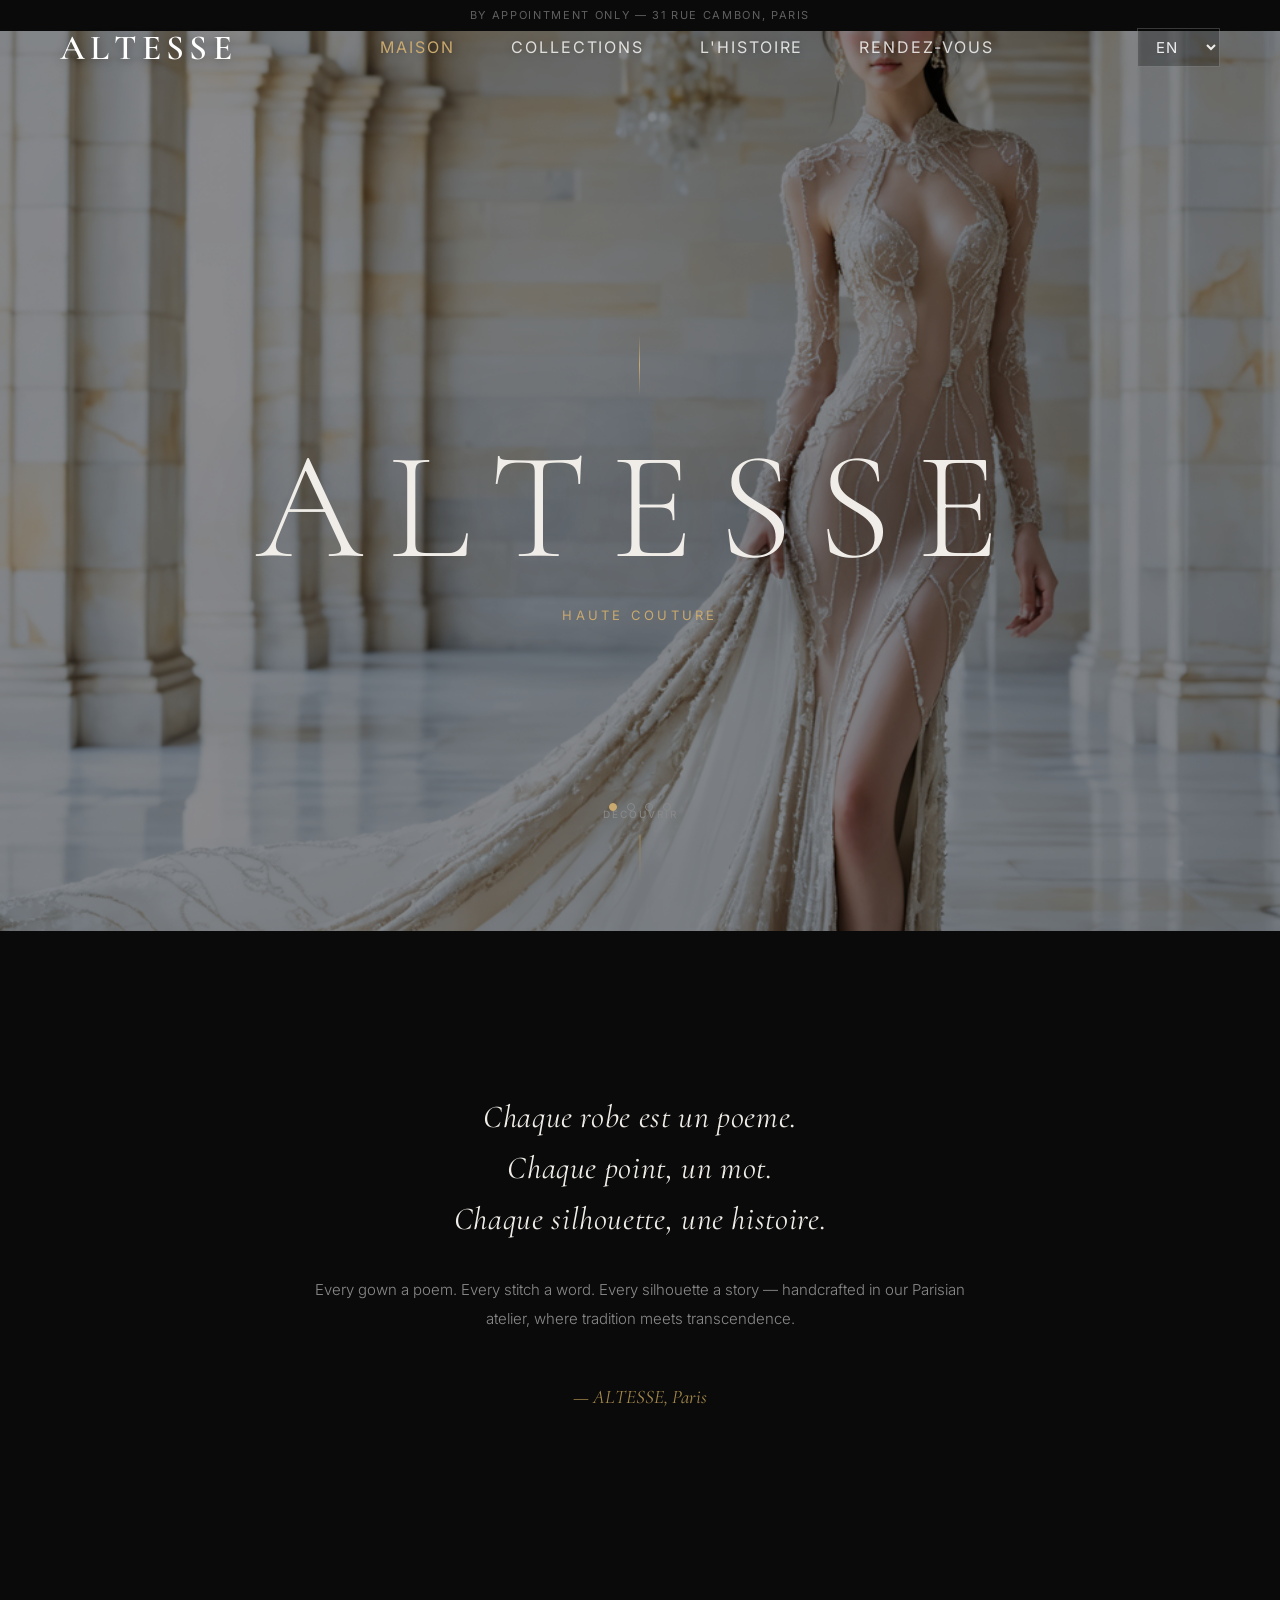
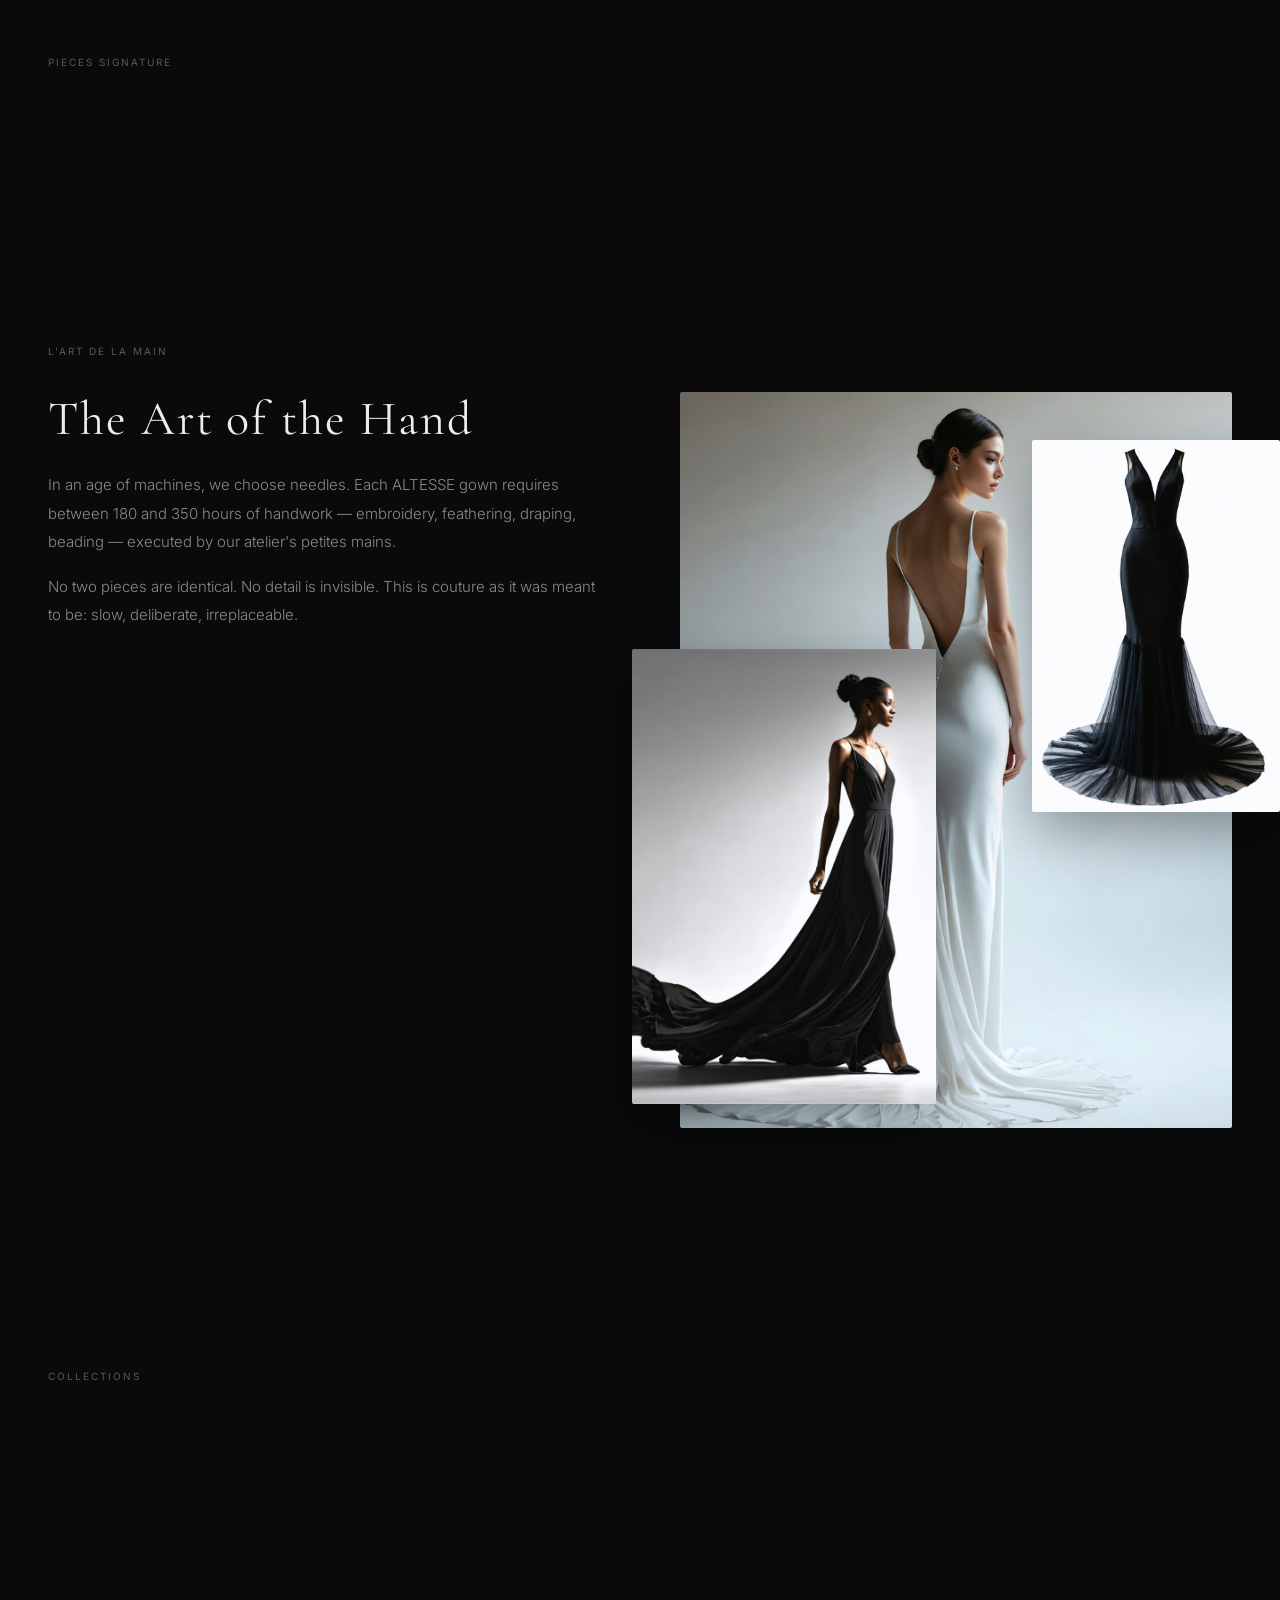
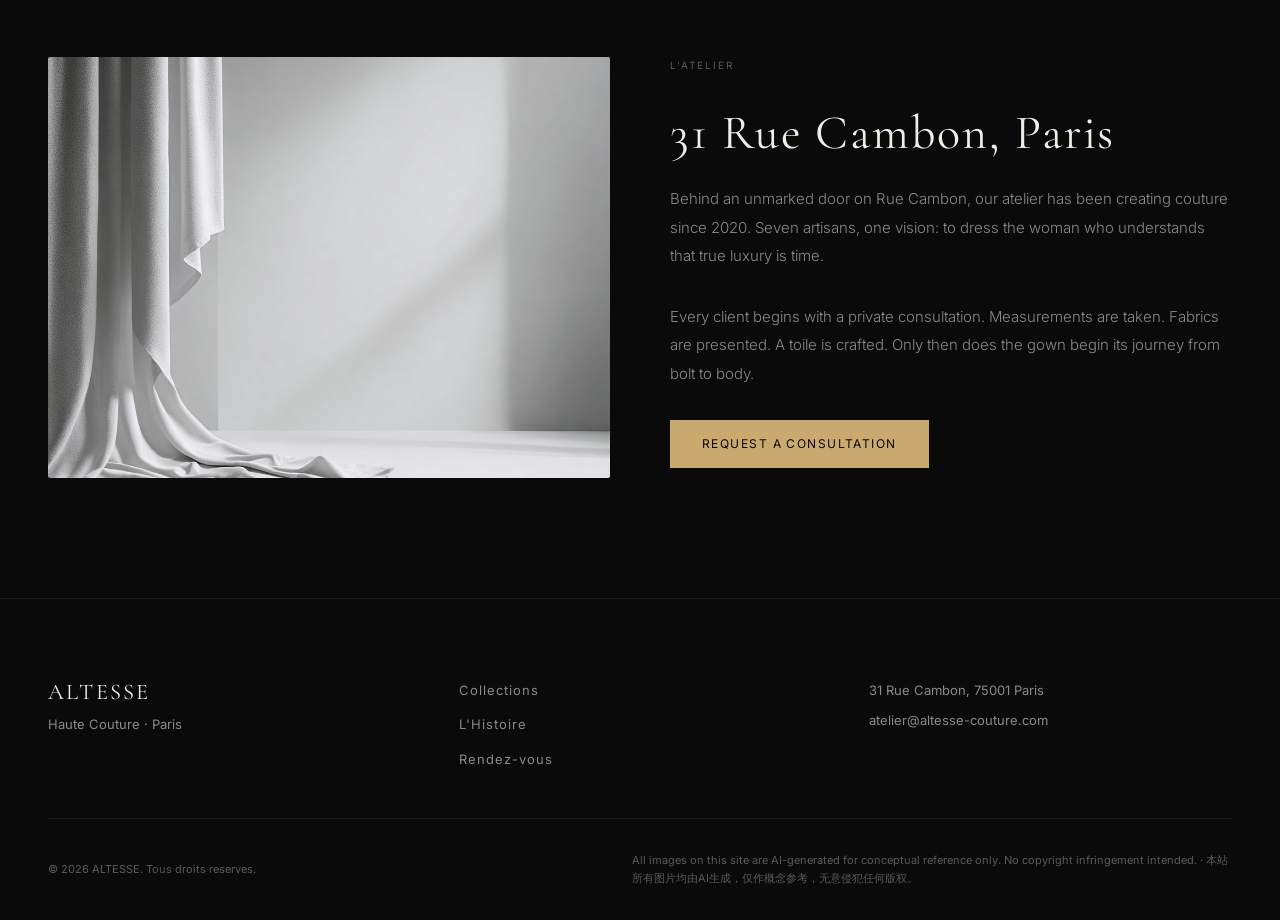
==== index.html @ 2aae86e4 "Initial: ALTESSE Haute Couture B2B showcase" ====
<!DOCTYPE html>
<html lang="en">
<head>
  <meta charset="UTF-8">
  <meta name="viewport" content="width=device-width, initial-scale=1.0">
  <title>ALTESSE — Haute Couture | Paris</title>
  <link href="https://fonts.googleapis.com/css2?family=Cormorant+Garamond:ital,wght@0,300;0,400;0,500;0,600;0,700;1,300;1,400&family=Inter:wght@300;400;500&display=swap" rel="stylesheet">
  <link rel="stylesheet" href="css/style.css">
</head>
<body>
<div class="announcement-bar" id="announcementBar">By Appointment Only — 31 Rue Cambon, Paris</div>
<nav class="nav"><div class="nav-inner">
  <a href="/" class="nav-logo">ALTESSE</a>
  <ul class="nav-links" id="navLinks">
    <li><a href="/" class="active">Maison</a></li>
    <li><a href="collections.html">Collections</a></li>
    <li><a href="about.html">L'Histoire</a></li>
    <li><a href="contact.html">Rendez-vous</a></li>
  </ul>
  <div class="nav-actions">
    <select class="lang-switcher" id="langSwitcher" aria-label="Language">
      <option value="en">EN</option><option value="zh">中文</option><option value="es">ES</option>
      <option value="fr">FR</option><option value="ru">RU</option><option value="ar">AR</option>
      <option value="ja">JA</option><option value="ko">KO</option><option value="de">DE</option>
      <option value="pt">PT</option><option value="hi">HI</option><option value="id">ID</option><option value="tr">TR</option><option value="it">IT</option>
    </select>
    <button class="nav-toggle" id="navToggle" aria-label="Menu"><span></span><span></span><span></span></button>
  </div>
</div></nav>

<section class="hero">
  <div class="hero-slider" id="heroSlider">
    <div class="hero-slide active"><img src="images/hero-1.jpg" alt="ALTESSE"></div>
    <div class="hero-slide"><img src="images/hero-2.jpg" alt="ALTESSE"></div>
    <div class="hero-slide"><img src="images/hero-3.jpg" alt="ALTESSE"></div>
    <div class="hero-slide"><img src="images/hero-4.jpg" alt="ALTESSE"></div>
  </div>
  <button class="hero-arrow hero-arrow-left" id="heroPrev" aria-label="Previous">&#8249;</button>
  <button class="hero-arrow hero-arrow-right" id="heroNext" aria-label="Next">&#8250;</button>
  <div class="hero-dots" id="heroDots"><span class="active"></span><span></span><span></span><span></span></div>
  <div class="hero-brand"><span class="hero-brand-line"></span><h1>ALTESSE</h1><p>Haute Couture</p></div>
  <div class="hero-scroll"><span>Decouvrir</span><div class="hero-scroll-line"></div></div>
</section>

<section class="intro reveal">
  <div class="intro-text">
    <p class="intro-lead">Chaque robe est un poeme.<br>Chaque point, un mot.<br>Chaque silhouette, une histoire.</p>
    <p class="intro-sub" data-i18n="intro_sub">Every gown a poem. Every stitch a word. Every silhouette a story — handcrafted in our Parisian atelier, where tradition meets transcendence.</p>
    <div class="intro-signature">— ALTESSE, Paris</div>
  </div>
</section>

<section class="section reveal">
  <div class="section-label">Pieces Signature</div>
  <div class="works-asymmetric" id="featuredWorks"></div>
</section>

<section class="craft reveal">
  <div class="section-label">L'Art de la Main</div>
  <div class="craft-layout">
    <div class="craft-text">
      <h2 data-i18n="craft_title">The Art of the Hand</h2>
      <p data-i18n="craft_p1">In an age of machines, we choose needles. Each ALTESSE gown requires between 180 and 350 hours of handwork — embroidery, feathering, draping, beading — executed by our atelier's petites mains.</p>
      <p data-i18n="craft_p2">No two pieces are identical. No detail is invisible. This is couture as it was meant to be: slow, deliberate, irreplaceable.</p>
    </div>
    <div class="craft-images">
      <div class="craft-img-main"><img src="images/works/nuit-etoilee-01.jpg" alt="Embroidery"></div>
      <div class="craft-img-overlay-1"><img src="images/works/rose-eternelle-02.jpg" alt="Silk detail"></div>
      <div class="craft-img-overlay-2"><img src="images/works/blanche-colombe-detail.jpg" alt="Pearl detail"></div>
    </div>
  </div>
</section>

<section class="section reveal">
  <div class="section-label">Collections</div>
  <div class="collections-grid" id="collectionsGrid"></div>
</section>

<section class="atelier-section reveal">
  <div class="atelier-layout">
    <div class="atelier-image"><img src="images/atelier.jpg" alt="ALTESSE Atelier"></div>
    <div class="atelier-text">
      <div class="section-label">L'Atelier</div>
      <h2 data-i18n="atelier_title">31 Rue Cambon, Paris</h2>
      <p data-i18n="atelier_p1">Behind an unmarked door on Rue Cambon, our atelier has been creating couture since 2020. Seven artisans, one vision: to dress the woman who understands that true luxury is time.</p>
      <p data-i18n="atelier_p2">Every client begins with a private consultation. Measurements are taken. Fabrics are presented. A toile is crafted. Only then does the gown begin its journey from bolt to body.</p>
      <a href="contact.html" class="btn-accent" data-i18n="atelier_cta">Request a Consultation</a>
    </div>
  </div>
</section>

<footer class="footer">
  <div class="footer-inner">
    <div class="footer-brand"><h3>ALTESSE</h3><p>Haute Couture · Paris</p></div>
    <div class="footer-links"><a href="collections.html">Collections</a><a href="about.html">L'Histoire</a><a href="contact.html">Rendez-vous</a></div>
    <div class="footer-contact"><p>31 Rue Cambon, 75001 Paris</p><p>atelier@altesse-couture.com</p></div>
  </div>
  <div class="footer-bottom">
    <p>&copy; 2026 ALTESSE. Tous droits reserves.</p>
    <p class="footer-disclaimer">All images on this site are AI-generated for conceptual reference only. No copyright infringement intended. · 本站所有图片均由AI生成，仅作概念参考，无意侵犯任何版权。</p>
  </div>
</footer>
<script src="js/main.js"></script>
</body>
</html>
---- css/style.css ----
/* ============================================================
   ALTESSE — style.css
   暗黑高定展示 · 不对称排版 · 杂志级视觉
   ============================================================ */

:root {
  --bg:          #0A0A0A;
  --surface:     #141414;
  --surface-alt: #1A1A1A;
  --text:        #F0EDE8;
  --text-dim:    #8A8A8A;
  --text-muted:  #5A5A5A;
  --accent:      #C9A96E;
  --accent-dim:  #A68A4E;
  --border:      rgba(255,255,255,0.06);
  --font-display: 'Cormorant Garamond', 'Times New Roman', serif;
  --font-body:   'Inter', -apple-system, BlinkMacSystemFont, sans-serif;
  --transition:  cubic-bezier(0.4, 0, 0.2, 1);
  --max-width:   1440px;
  --nav-height:  96px;
}

*, *::before, *::after { box-sizing: border-box; margin: 0; padding: 0; }
html { scroll-behavior: smooth; -webkit-text-size-adjust: 100%; background: var(--bg); }
body {
  font-family: var(--font-body); font-size: 16px; line-height: 1.7;
  color: var(--text); background: var(--bg);
  -webkit-font-smoothing: antialiased; overflow-x: hidden;
}
img { max-width: 100%; height: auto; display: block; }
a { color: inherit; text-decoration: none; }
ul { list-style: none; }
button { cursor: pointer; font: inherit; border: none; background: none; color: inherit; }
input, textarea, select { font: inherit; }

h1, h2, h3, h4 { font-family: var(--font-display); font-weight: 400; line-height: 1.15; color: var(--text); }
h1 { font-size: clamp(3rem, 8vw, 7rem); letter-spacing: 0.08em; }
h2 { font-size: clamp(1.8rem, 4vw, 3rem); letter-spacing: 0.04em; }
h3 { font-size: 1.4rem; letter-spacing: 0.06em; }

/* ── Focus a11y ── */
*:focus-visible { outline: 2px solid var(--accent); outline-offset: 3px; }

/* ── Announcement ── */
.announcement-bar {
  background: transparent; color: rgba(255,255,255,0.35); text-align: center;
  padding: 6px 16px; font-size: 11px; letter-spacing: 0.15em;
  text-transform: uppercase; font-weight: 400;
  border-bottom: none;
}

/* ── Navigation ── */
.nav {
  position: fixed; top: 0; left: 0; right: 0; z-index: 100;
  background: transparent;
  border-bottom: 1px solid transparent; height: var(--nav-height);
  transition: all 0.4s var(--transition);
}
.nav.scrolled {
  background: rgba(10,10,10,0.75); backdrop-filter: blur(20px) saturate(120%);
  -webkit-backdrop-filter: blur(20px) saturate(120%);
  border-bottom-color: var(--border);
}
.nav-inner {
  max-width: var(--max-width); margin: 0 auto;
  display: flex; align-items: center; justify-content: space-between;
  padding: 0 60px; height: 100%;
}
.nav-logo {
  font-family: var(--font-display); font-size: 2.2rem; font-weight: 600;
  letter-spacing: 0.15em; color: #fff;
  text-shadow: 0 2px 12px rgba(0,0,0,0.4);
  transition: color 0.4s var(--transition), text-shadow 0.4s var(--transition);
}
.nav.scrolled .nav-logo { color: var(--text); text-shadow: none; }
.nav-links { display: flex; gap: 56px; }
.nav-links a {
  font-size: 16px; font-weight: 400; letter-spacing: 0.12em;
  text-transform: uppercase; color: rgba(255,255,255,0.8); transition: color 0.3s;
  text-shadow: 0 1px 8px rgba(0,0,0,0.3);
}
.nav.scrolled .nav-links a { color: var(--text-dim); text-shadow: none; }
.nav-links a:hover, .nav-links a.active { color: var(--accent); }
.nav.scrolled .nav-links a:hover, .nav.scrolled .nav-links a.active { color: var(--accent); }
.nav-actions { display: flex; gap: 20px; align-items: center; }
.lang-switcher {
  background: rgba(0,0,0,0.25); border: 1px solid rgba(255,255,255,0.2); color: rgba(255,255,255,0.9);
  padding: 8px 14px; font-size: 15px; letter-spacing: 0.08em; cursor: pointer;
  transition: all 0.3s;
}
.nav.scrolled .lang-switcher {
  background: transparent; border-color: var(--border); color: var(--text-dim);
}
.nav-toggle { display: none; flex-direction: column; gap: 5px; }
.nav-toggle span { width: 22px; height: 2px; background: #fff; transition: 0.3s; }
.nav.scrolled .nav-toggle span { background: var(--text); }

/* ── Hero Carousel ── */
.hero {
  position: relative; height: 100vh; overflow: hidden;
  display: flex; align-items: center; justify-content: center;
}
.hero-slider { position: absolute; inset: 0; }
.hero-slide {
  position: absolute; inset: 0;
  opacity: 0;
  transition: opacity 1s ease-in-out;
}
.hero-slide.active { opacity: 1; }
.hero-slide img {
  width: 100%; height: 100%; object-fit: cover;
  filter: brightness(0.55);
  transform: scale(1);
  transition: transform 8s ease-out;
}
.hero-slide.active img { transform: scale(1.06); }
.hero-arrow {
  position: absolute; top: 50%; transform: translateY(-50%); z-index: 3;
  background: rgba(0,0,0,0.2); border: 1px solid rgba(255,255,255,0.15);
  color: var(--text); font-size: 36px; width: 52px; height: 52px;
  display: flex; align-items: center; justify-content: center;
  cursor: pointer; transition: all 0.3s; opacity: 0;
}
.hero:hover .hero-arrow { opacity: 1; }
.hero-arrow:hover { background: rgba(0,0,0,0.5); border-color: var(--accent); }
.hero-arrow-left { left: 24px; }
.hero-arrow-right { right: 24px; }
.hero-dots {
  position: absolute; bottom: 120px; left: 50%; transform: translateX(-50%); z-index: 3;
  display: flex; gap: 10px;
}
.hero-dots span {
  width: 8px; height: 8px; border-radius: 50%; border: 1px solid var(--text-dim);
  transition: all 0.3s; cursor: pointer;
}
.hero-dots span.active { background: var(--accent); border-color: var(--accent); }
.hero-brand {
  position: relative; z-index: 2; text-align: center;
  display: flex; flex-direction: column; align-items: center; gap: 8px;
}
.hero-brand-line {
  width: 1px; height: 60px; background: linear-gradient(to bottom, transparent, var(--accent), transparent);
  margin-bottom: 16px;
}
.hero-brand h1 {
  font-family: var(--font-display); font-size: clamp(4rem, 12vw, 10rem);
  font-weight: 300; letter-spacing: 0.16em; color: var(--text);
  text-shadow: 0 0 80px rgba(0,0,0,0.5);
}
.hero-brand p {
  font-size: 13px; letter-spacing: 0.25em; text-transform: uppercase;
  color: var(--accent); font-weight: 400;
}
.hero-scroll {
  position: absolute; bottom: 48px; left: 50%; transform: translateX(-50%); z-index: 2;
  display: flex; flex-direction: column; align-items: center; gap: 12px;
}
.hero-scroll span {
  font-size: 10px; letter-spacing: 0.2em; text-transform: uppercase; color: var(--text-dim);
}
.hero-scroll-line {
  width: 1px; height: 48px; background: linear-gradient(to bottom, var(--accent-dim), transparent);
}

/* ── Introduction ── */
.intro {
  padding: 160px 48px 120px;
  display: flex; justify-content: center;
}
.intro-text { max-width: 680px; text-align: center; }
.intro-lead {
  font-family: var(--font-display); font-size: clamp(1.4rem, 3vw, 2rem);
  font-style: italic; line-height: 1.6; color: var(--text);
  margin-bottom: 32px; letter-spacing: 0.02em;
}
.intro-sub {
  font-size: 15px; line-height: 1.9; color: var(--text-dim);
  font-weight: 300;
}
.intro-signature {
  margin-top: 48px; font-family: var(--font-display);
  font-size: 1.2rem; font-style: italic; color: var(--accent-dim);
}

/* ── Section Base ── */
.section { padding: 120px 48px; }
.section-label {
  font-size: 10px; letter-spacing: 0.2em; text-transform: uppercase;
  color: var(--text-muted); margin-bottom: 32px;
}

/* ── Works Asymmetric Grid ── */
.works-asymmetric {
  display: grid; grid-template-columns: repeat(12, 1fr); gap: 8px;
  max-width: var(--max-width); margin: 0 auto;
}
.work-item {
  position: relative; overflow: hidden; border-radius: 2px;
  transition: transform 0.6s var(--transition);
}
.work-item:hover { transform: translateY(-8px); }
.work-item img { width: 100%; height: 100%; object-fit: cover; }
.work-item:nth-child(1) { grid-column: 1 / span 5; grid-row: 1 / span 2; }
.work-item:nth-child(2) { grid-column: 6 / span 4; grid-row: 1; }
.work-item:nth-child(3) { grid-column: 10 / span 3; grid-row: 1; }
.work-item:nth-child(4) { grid-column: 6 / span 7; grid-row: 2; }
.work-item-info {
  position: absolute; bottom: 0; left: 0; right: 0;
  padding: 24px; background: linear-gradient(to top, rgba(0,0,0,0.9), transparent);
}
.work-item-info h3 { margin-bottom: 4px; }
.work-item-info p {
  font-size: 11px; letter-spacing: 0.15em; text-transform: uppercase;
  color: var(--accent);
}

/* ── Craft Section ── */
.craft { padding: 120px 48px; }
.craft-layout {
  display: grid; grid-template-columns: 1fr 1fr; gap: 80px;
  max-width: var(--max-width); margin: 0 auto;
}
.craft-text h2 { margin-bottom: 24px; }
.craft-text p {
  font-size: 15px; line-height: 1.9; color: var(--text-dim);
  font-weight: 300; margin-bottom: 16px;
}
.craft-images { position: relative; }
.craft-img-main { border-radius: 2px; overflow: hidden; }
.craft-img-main img { width: 100%; aspect-ratio: 3/4; object-fit: cover; }
.craft-img-overlay-1 {
  position: absolute; bottom: 24px; left: -48px; width: 55%;
  border-radius: 2px; overflow: hidden;
  box-shadow: 0 20px 60px rgba(0,0,0,0.4);
}
.craft-img-overlay-1 img { width: 100%; aspect-ratio: 2/3; object-fit: cover; }
.craft-img-overlay-2 {
  position: absolute; top: 48px; right: -48px; width: 45%;
  border-radius: 2px; overflow: hidden;
  box-shadow: 0 20px 60px rgba(0,0,0,0.4);
}
.craft-img-overlay-2 img { width: 100%; aspect-ratio: 2/3; object-fit: cover; }

/* ── Collections Grid ── */
.collections-grid {
  display: grid; grid-template-columns: repeat(3, 1fr); gap: 24px;
  max-width: var(--max-width); margin: 0 auto;
}
.collection-card {
  position: relative; overflow: hidden; border-radius: 2px;
  transition: transform 0.6s var(--transition);
}
.collection-card:hover { transform: translateY(-8px); }
.collection-card img { width: 100%; aspect-ratio: 3/4; object-fit: cover; }
.collection-card-info {
  position: absolute; bottom: 0; left: 0; right: 0;
  padding: 24px; background: linear-gradient(to top, rgba(0,0,0,0.9), transparent);
}
.collection-card-info h3 { margin-bottom: 4px; }
.collection-card-info p { font-size: 13px; line-height: 1.7; color: var(--text-dim); font-weight: 300; }

/* ── Atelier Section ── */
.atelier-section { padding: 120px 48px; }
.atelier-layout {
  display: grid; grid-template-columns: 1fr 1fr; gap: 60px;
  max-width: var(--max-width); margin: 0 auto;
}
.atelier-image { border-radius: 2px; overflow: hidden; }
.atelier-image img { width: 100%; aspect-ratio: 4/3; object-fit: cover; }
.atelier-text h2 { margin-bottom: 24px; }
.atelier-text p {
  font-size: 15px; line-height: 1.9; color: var(--text-dim);
  font-weight: 300; margin-bottom: 32px;
}

/* ── Footer ── */
.footer { padding: 80px 48px 32px; border-top: 1px solid var(--border); }
.footer-inner {
  display: grid; grid-template-columns: 1fr 1fr 1fr; gap: 48px;
  max-width: var(--max-width); margin: 0 auto 48px;
}
.footer-brand h3 { font-family: var(--font-display); letter-spacing: 0.1em; margin-bottom: 8px; }
.footer-brand p { font-size: 13px; color: var(--text-dim); }
.footer-links { display: flex; flex-direction: column; gap: 12px; }
.footer-links a {
  font-size: 13px; letter-spacing: 0.08em; color: var(--text-dim);
  transition: color 0.3s;
}
.footer-links a:hover { color: var(--text); }
.footer-contact p { font-size: 13px; line-height: 1.7; color: var(--text-dim); margin-bottom: 8px; }
.footer-social { display: flex; gap: 24px; margin-top: 16px; }
.footer-bottom {
  max-width: var(--max-width); margin: 0 auto; padding-top: 32px;
  border-top: 1px solid var(--border);
  display: flex; justify-content: space-between; align-items: center;
}
.footer-bottom p { font-size: 11px; color: var(--text-muted); }
.footer-disclaimer { max-width: 600px; }

/* ── Buttons ── */
.btn-accent {
  display: inline-block; padding: 14px 32px;
  background: var(--accent); color: var(--bg);
  font-size: 12px; letter-spacing: 0.12em; text-transform: uppercase;
  transition: all 0.3s; border: none; cursor: pointer;
}
.btn-accent:hover { background: var(--accent-dim); }
.btn-primary { background: var(--surface); color: var(--text); padding: 12px 28px; }
.btn-primary:hover { background: var(--accent); color: var(--bg); }
.btn-outline { border: 1px solid var(--text-dim); color: var(--text-dim); }
.btn-outline:hover { border-color: var(--text); color: var(--text); }

/* ── Page Header ── */
.page-header { text-align: center; padding: calc(var(--nav-height) + 120px) 32px 80px; }
.page-header h1 { margin-bottom: 8px; }
.page-header p { font-family: var(--font-display); font-size: 1.1rem; font-style: italic; color: var(--text-dim); }

/* ── Collections Page ── */
.collections-page-grid {
  max-width: var(--max-width); margin: 0 auto; padding: 0 48px 120px;
  display: flex; flex-direction: column; gap: 120px;
}
.collection-block { display: grid; grid-template-columns: 1fr 1fr; gap: 48px; align-items: center; }
.collection-block:nth-child(even) .collection-block-text { order: -1; }
.collection-block-image { overflow: hidden; border-radius: 2px; }
.collection-block-image img { width: 100%; aspect-ratio: 3/4; object-fit: cover; transition: transform 1.2s var(--transition); }
.collection-block-image:hover img { transform: scale(1.03); }
.collection-block-text h2 { margin-bottom: 16px; }
.collection-block-text p { font-size: 15px; line-height: 1.9; color: var(--text-dim); margin-bottom: 24px; font-weight: 300; }
.collection-works { display: grid; grid-template-columns: repeat(3, 1fr); gap: 4px; margin-top: 32px; }
.collection-works img { width: 100%; aspect-ratio: 2/3; object-fit: cover; transition: transform 0.8s var(--transition); filter: brightness(0.7); }
.collection-works img:hover { transform: scale(1.04); filter: brightness(0.9); }

/* ── Atelier Page (work detail) ── */
.atelier-detail { max-width: var(--max-width); margin: 0 auto; padding: calc(var(--nav-height) + 60px) 48px 120px; }
.atelier-gallery { display: grid; grid-template-columns: 1fr 1fr; gap: 4px; margin-bottom: 60px; }
.atelier-gallery img { width: 100%; aspect-ratio: 3/4; object-fit: cover; }
.atelier-gallery img:first-child { grid-column: 1 / -1; aspect-ratio: 16/7; }
.atelier-info { display: grid; grid-template-columns: 1fr 1fr; gap: 80px; }
.atelier-info-name { font-family: var(--font-display); font-size: clamp(2rem, 4vw, 3rem); font-weight: 300; letter-spacing: 0.06em; margin-bottom: 8px; }
.atelier-info-collection { font-size: 11px; letter-spacing: 0.15em; text-transform: uppercase; color: var(--accent); margin-bottom: 32px; }
.atelier-info-section { margin-bottom: 32px; }
.atelier-info-section h4 { font-size: 10px; letter-spacing: 0.15em; text-transform: uppercase; color: var(--text-muted); margin-bottom: 8px; }
.atelier-info-section p { font-size: 15px; line-height: 1.8; color: var(--text-dim); font-weight: 300; }
.atelier-video { aspect-ratio: 16/9; background: var(--surface); margin-top: 48px; border-radius: 2px; overflow: hidden; }
.atelier-video iframe, .atelier-video video { width: 100%; height: 100%; border: none; }

/* ── About Page ── */
.about-intro { max-width: 720px; margin: 0 auto; padding: 0 48px 80px; text-align: center; }
.about-intro p { font-family: var(--font-display); font-size: 1.3rem; font-style: italic; line-height: 1.7; color: var(--text-dim); }
.about-timeline { max-width: var(--max-width); margin: 0 auto; padding: 0 48px 120px; display: grid; grid-template-columns: repeat(4, 1fr); gap: 40px; }
.timeline-item { border-top: 1px solid var(--accent-dim); padding-top: 20px; }
.timeline-year { font-family: var(--font-display); font-size: 1.5rem; color: var(--accent); margin-bottom: 8px; }
.timeline-text { font-size: 14px; line-height: 1.7; color: var(--text-dim); font-weight: 300; }

/* ── Contact Page ── */
.contact-layout {
  max-width: var(--max-width); margin: 0 auto; padding: 0 48px 120px;
  display: grid; grid-template-columns: 1fr 1fr; gap: 80px;
}
.contact-form-wrap h2 { margin-bottom: 32px; }
.form-group { margin-bottom: 24px; }
.form-group label {
  display: block; font-size: 10px; letter-spacing: 0.15em; text-transform: uppercase;
  color: var(--text-muted); margin-bottom: 8px;
}
.form-group input, .form-group textarea, .form-group select {
  width: 100%; padding: 14px 16px; background: var(--surface); border: 1px solid var(--border);
  color: var(--text); font-size: 15px; transition: border-color 0.3s;
}
.form-group input:focus, .form-group textarea:focus, .form-group select:focus {
  outline: none; border-color: var(--accent-dim);
}
.form-group textarea { resize: vertical; min-height: 140px; }
.contact-info-side { padding-top: 48px; }
.contact-info-item { margin-bottom: 32px; }
.contact-info-item h4 { font-size: 10px; letter-spacing: 0.15em; text-transform: uppercase; color: var(--text-muted); margin-bottom: 6px; }
.contact-info-item p { font-size: 14px; color: var(--text-dim); line-height: 1.6; }
.form-success { display: none; padding: 40px; text-align: center; }
.form-success.visible { display: block; }

/* ── Reveal ── */
.reveal { opacity: 0; transform: translateY(40px); transition: all 1s var(--transition); }
.reveal.visible { opacity: 1; transform: translateY(0); }

/* ── Toast ── */
.toast {
  position: fixed; bottom: 40px; right: 40px; z-index: 300;
  background: var(--surface); color: var(--text); padding: 16px 28px;
  font-size: 13px; letter-spacing: 0.04em; border: 1px solid var(--border);
  opacity: 0; transform: translateY(16px); transition: all 0.4s var(--transition);
}
.toast.show { opacity: 1; transform: translateY(0); }
.toast.success { border-color: #4A7C5C; }
.toast.error { border-color: #8B3A3A; }

/* ── Admin ── */
.login-page { min-height: 100vh; display: flex; align-items: center; justify-content: center; background: var(--bg); }
.login-box { background: var(--surface); padding: 64px 56px; width: 520px; border: 1px solid var(--border); text-align: center; }
.login-box h2 { margin-bottom: 4px; font-size: 2.4rem; }
.login-box .subtitle { font-size: 22px; letter-spacing: 0.15em; color: var(--text-muted); text-transform: uppercase; margin-bottom: 32px; }
.login-box .form-group input { font-size: 28px; padding: 22px 24px; }
.login-box .btn-accent { font-size: 22px; padding: 20px 48px; }
.login-error { background: rgba(200,75,75,0.1); border: 1px solid rgba(200,75,75,0.3); color: #C84B4B; padding: 16px; font-size: 26px; margin-bottom: 16px; display: none; }
.login-error.visible { display: block; }

.admin-layout { display: flex; min-height: 100vh; }
.admin-sidebar { width: 320px; background: var(--surface); border-right: 1px solid var(--border); flex-shrink: 0; padding: 32px 0; }
.admin-sidebar-logo { padding: 0 32px 24px; border-bottom: 1px solid var(--border); margin-bottom: 16px; }
.admin-sidebar-logo h3 { font-family: var(--font-display); letter-spacing: 0.1em; color: var(--accent); font-size: 2rem; }
.admin-sidebar-btn { display: block; width: 100%; padding: 20px 32px; text-align: left; color: var(--text-dim); font-size: 26px; letter-spacing: 0.06em; transition: all 0.3s; }
.admin-sidebar-btn:hover, .admin-sidebar-btn.active { color: var(--text); background: rgba(255,255,255,0.03); }
.admin-sidebar-btn svg { margin-right: 16px; }
.admin-sidebar select { font-size: 22px !important; padding: 12px 16px !important; }
.admin-main { flex: 1; padding: 60px; overflow-y: auto; }
.admin-header { display: flex; justify-content: space-between; align-items: center; margin-bottom: 40px; }
.admin-title { display: flex; align-items: center; gap: 20px; }
.admin-title h1 { font-size: 3.6rem; }
.admin-actions { display: flex; gap: 16px; }
.admin-actions .btn-accent { font-size: 22px; padding: 18px 40px; }
.admin-stat-card { background: var(--surface); border: 1px solid var(--border); padding: 36px; text-align: center; }
.admin-stat-value { font-family: var(--font-display); font-size: 5rem; color: var(--accent); margin-bottom: 8px; }
.admin-stat-label { font-size: 22px; letter-spacing: 0.1em; text-transform: uppercase; color: var(--text-muted); }

.admin-form { max-width: 800px; }
.admin-form-group { margin-bottom: 32px; }
.admin-form-group label { display: block; font-size: 22px; letter-spacing: 0.1em; text-transform: uppercase; color: var(--text-dim); margin-bottom: 12px; }
.admin-form-group input, .admin-form-group textarea, .admin-form-group select {
  width: 100%; padding: 18px 20px; background: var(--surface); border: 1px solid var(--border);
  color: var(--text); font-size: 28px;
}
.admin-form-group textarea { resize: vertical; min-height: 150px; }
.admin-form-group input:focus, .admin-form-group textarea:focus { outline: none; border-color: var(--accent-dim); }
.admin-form-actions { display: flex; gap: 16px; margin-top: 40px; }
.admin-form-actions .btn-accent { font-size: 22px; padding: 18px 40px; }

.admin-table { width: 100%; border-collapse: collapse; }
.admin-table th, .admin-table td { padding: 24px 32px; text-align: left; border-bottom: 1px solid var(--border); }
.admin-table th { font-size: 22px; letter-spacing: 0.1em; text-transform: uppercase; color: var(--text-muted); font-weight: 400; }
.admin-table td { font-size: 28px; color: var(--text-dim); }
.admin-table tr:hover td { background: rgba(255,255,255,0.02); }
.admin-table-actions { display: flex; gap: 12px; }
.admin-btn { padding: 12px 24px; font-size: 22px; letter-spacing: 0.08em; text-transform: uppercase; }
.admin-btn-delete { color: #C84B4B; }
.admin-btn-delete:hover { color: #fff; background: #C84B4B; }

.admin-grid { display: grid; grid-template-columns: repeat(auto-fit, minmax(280px, 1fr)); gap: 32px; }

/* ── Admin panel visibility ── */
.admin-panel { display: none; }
.admin-panel.active { display: block; }

/* ── Hidden ── */
.hidden { display: none !important; }

/* ── Modal ── */
.modal-overlay { position: fixed; inset: 0; background: rgba(0,0,0,0.75); z-index: 200; display: flex; align-items: center; justify-content: center; opacity: 0; visibility: hidden; transition: all 0.3s; }
.modal-overlay.open { opacity: 1; visibility: visible; }
.modal { background: var(--surface); border: 1px solid var(--border); padding: 40px; width: 90%; max-width: 560px; max-height: 85vh; overflow-y: auto; border-radius: 2px; }
.modal h3 { margin-bottom: 24px; font-family: var(--font-display); }
.modal-actions { display: flex; gap: 12px; justify-content: flex-end; margin-top: 24px; }

/* ── Lightbox ── */
.lightbox-overlay { position: fixed; inset: 0; z-index: 999; background: rgba(0,0,0,0.94); display: flex; align-items: center; justify-content: center; opacity: 0; visibility: hidden; transition: all 0.4s var(--transition); cursor: zoom-out; }
.lightbox-overlay.open { opacity: 1; visibility: visible; }
.lightbox-overlay img { max-width: 92vw; max-height: 92vh; object-fit: contain; transform: scale(0.9); transition: transform 0.4s var(--transition); }
.lightbox-overlay.open img { transform: scale(1); }
.lightbox-close { position: absolute; top: 24px; right: 32px; color: var(--text-dim); font-size: 28px; cursor: pointer; z-index: 1; transition: color 0.3s; }
.lightbox-close:hover { color: var(--text); }
.lightbox-prev, .lightbox-next { position: absolute; top: 50%; transform: translateY(-50%); color: var(--text-dim); font-size: 40px; cursor: pointer; z-index: 1; padding: 16px; transition: color 0.3s; user-select: none; }
.lightbox-prev { left: 16px; } .lightbox-next { right: 16px; }
.lightbox-prev:hover, .lightbox-next:hover { color: var(--text); }

/* ── Toast ── */
.toast { position: fixed; bottom: 40px; right: 40px; z-index: 300; background: var(--surface); color: var(--text); padding: 16px 28px; font-size: 13px; border-radius: 2px; border: 1px solid var(--border); opacity: 0; transform: translateY(16px); transition: all 0.4s var(--transition); }
.toast.show { opacity: 1; transform: translateY(0); }
.toast.success { border-color: #4A7C5C; } .toast.error { border-color: #C84B4B; }

/* ============================================================
   RESPONSIVE
   ============================================================ */

@media (max-width: 1024px) {
  .nav-inner { padding: 0 24px; }
  .works-asymmetric { grid-template-columns: 1fr; }
  .work-item:nth-child(1), .work-item:nth-child(2), .work-item:nth-child(3), .work-item:nth-child(4) { grid-column: 1; grid-row: auto; aspect-ratio: 3/4; }
  .craft-layout { grid-template-columns: 1fr; gap: 48px; }
  .collections-grid { grid-template-columns: 1fr; }
  .atelier-layout { grid-template-columns: 1fr; gap: 48px; }
  .collection-block { grid-template-columns: 1fr; }
  .collection-block:nth-child(even) .collection-block-text { order: 0; }
  .atelier-info { grid-template-columns: 1fr; gap: 40px; }
  .contact-layout { grid-template-columns: 1fr; gap: 48px; }
  .about-timeline { grid-template-columns: repeat(2, 1fr); }
  .footer-inner { grid-template-columns: 1fr 1fr; }
}

@media (max-width: 768px) {
  .nav-links { display: none; position: absolute; top: var(--nav-height); left: 0; right: 0; background: var(--surface); flex-direction: column; padding: 20px; gap: 16px; border-bottom: 1px solid var(--border); }
  .nav-links.open { display: flex; }
  .nav-toggle { display: flex; }
  .intro { padding: 100px 24px 80px; }
  .section { padding: 80px 24px; }
  .craft { padding: 80px 24px; }
  .atelier-section { padding: 80px 24px; }
  .hero-brand h1 { font-size: clamp(3rem, 10vw, 5rem); }
  .page-header { padding: calc(var(--nav-height) + 80px) 24px 60px; }
  .collections-page-grid { padding: 0 24px 80px; }
  .atelier-detail { padding: calc(var(--nav-height) + 40px) 24px 80px; }
  .contact-layout { padding: 0 24px 80px; }
  .about-intro { padding: 0 24px 60px; }
  .about-timeline { grid-template-columns: 1fr; padding: 0 24px 80px; }
  .footer { padding: 60px 24px 24px; }
  .footer-inner { grid-template-columns: 1fr; gap: 32px; }
  .admin-layout { flex-direction: column; }
  .admin-sidebar { width: 100%; display: flex; flex-wrap: nowrap; overflow-x: auto; padding: 12px; }
  .admin-sidebar-btn { white-space: nowrap; padding: 8px 16px; }
  .admin-main { padding: 24px; }
  .login-box { width: 90%; padding: 32px 24px; }
}
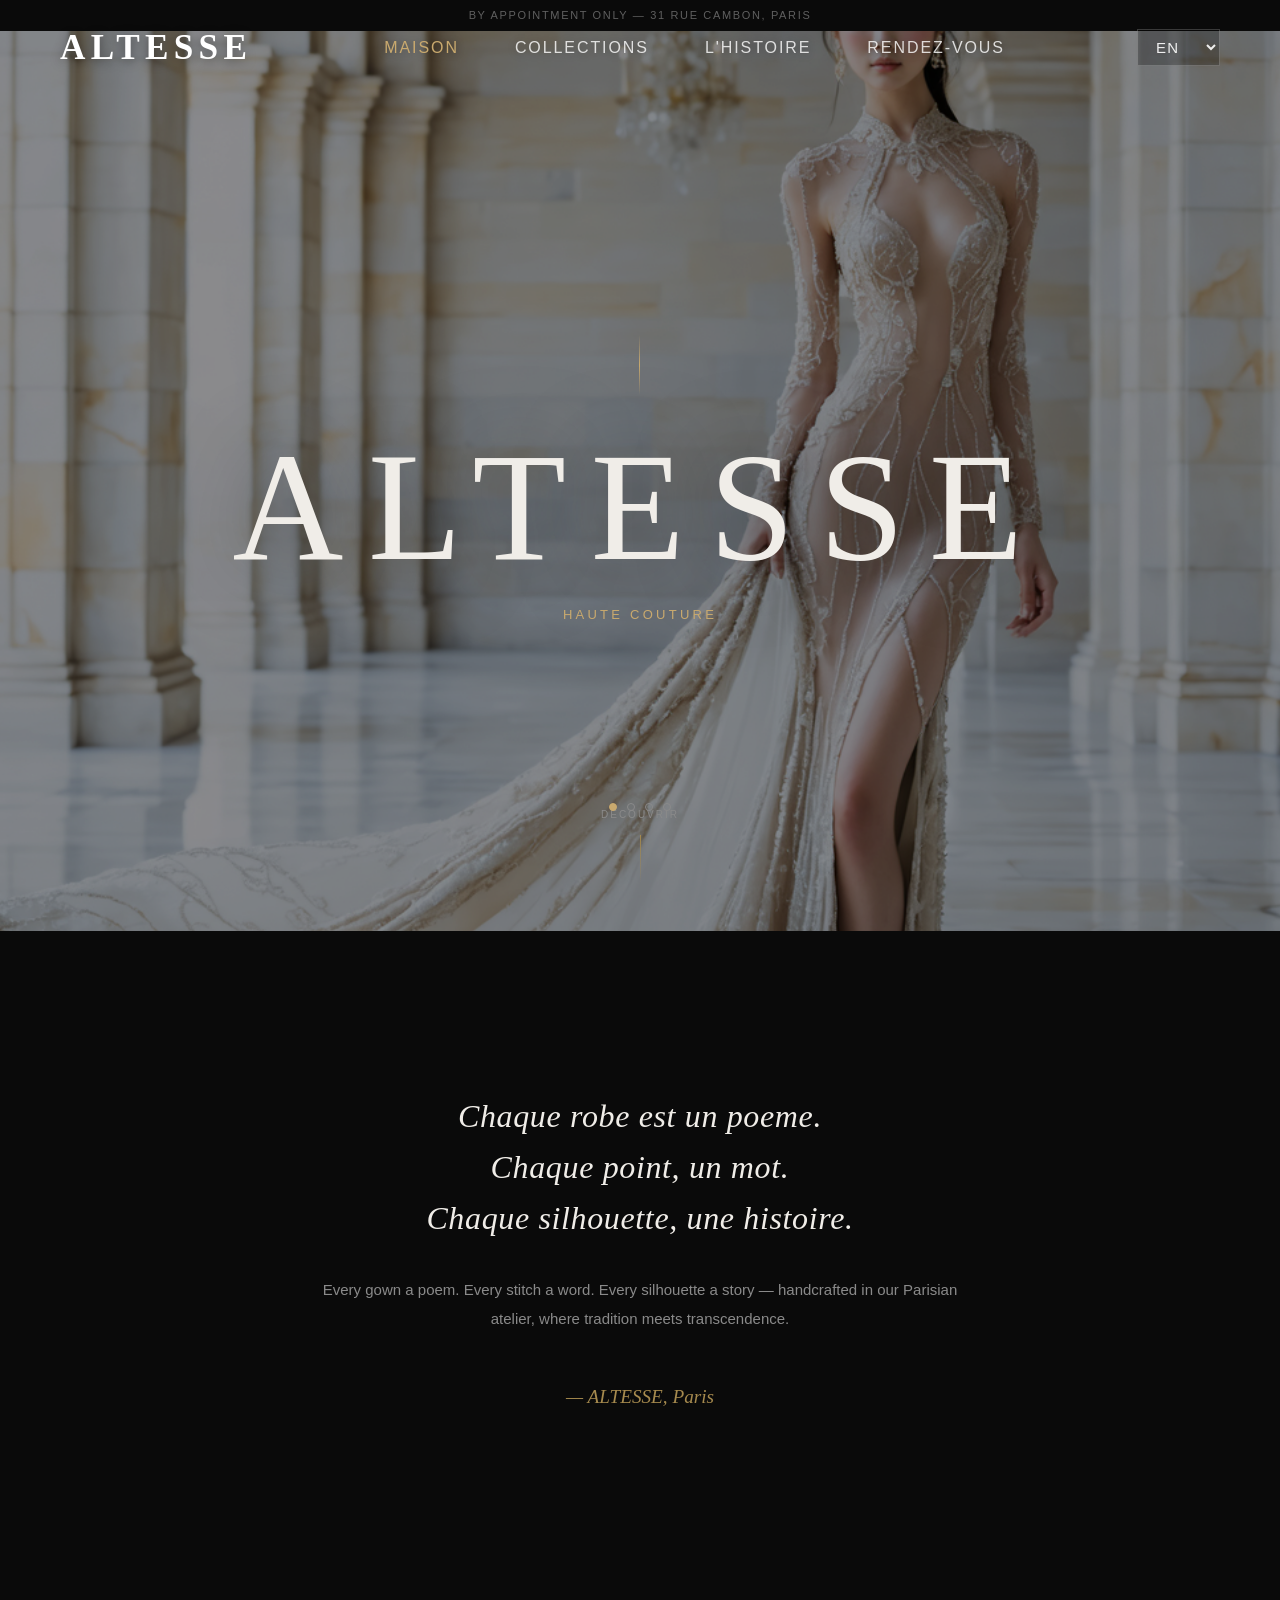
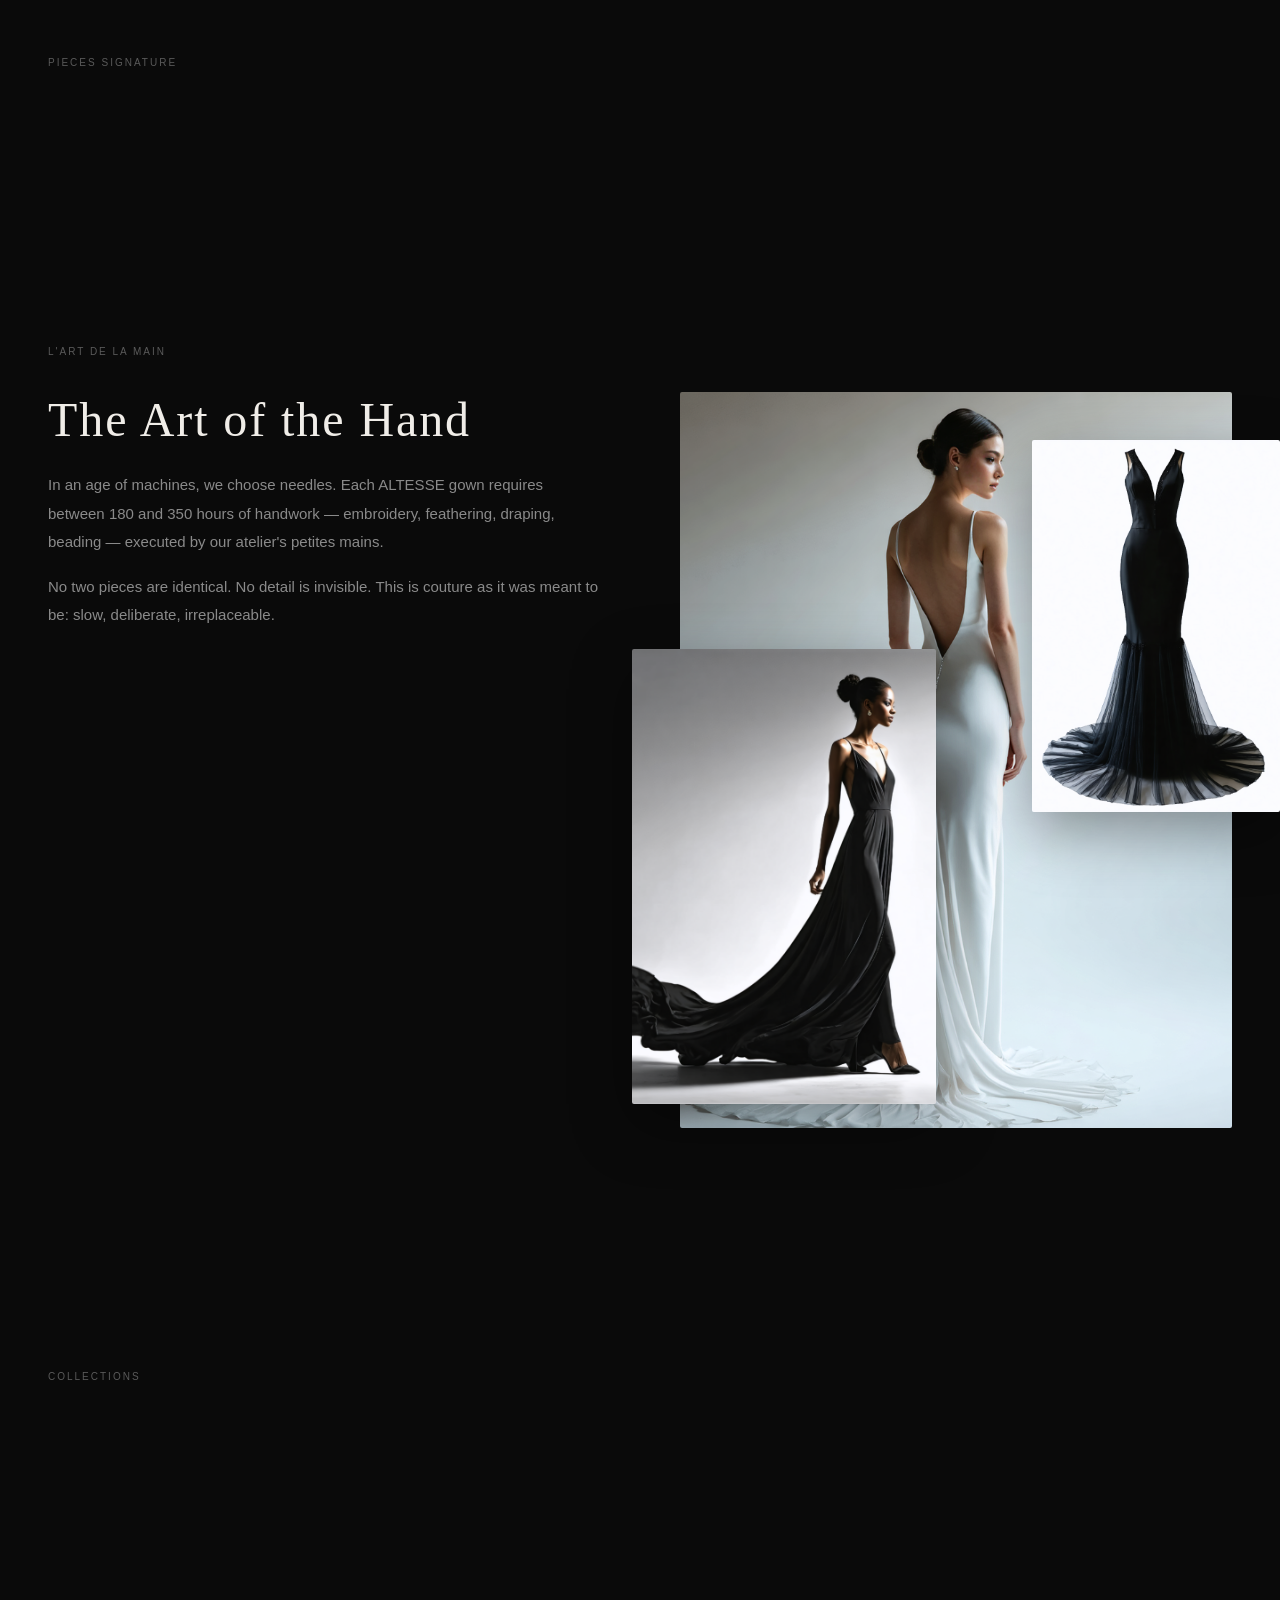
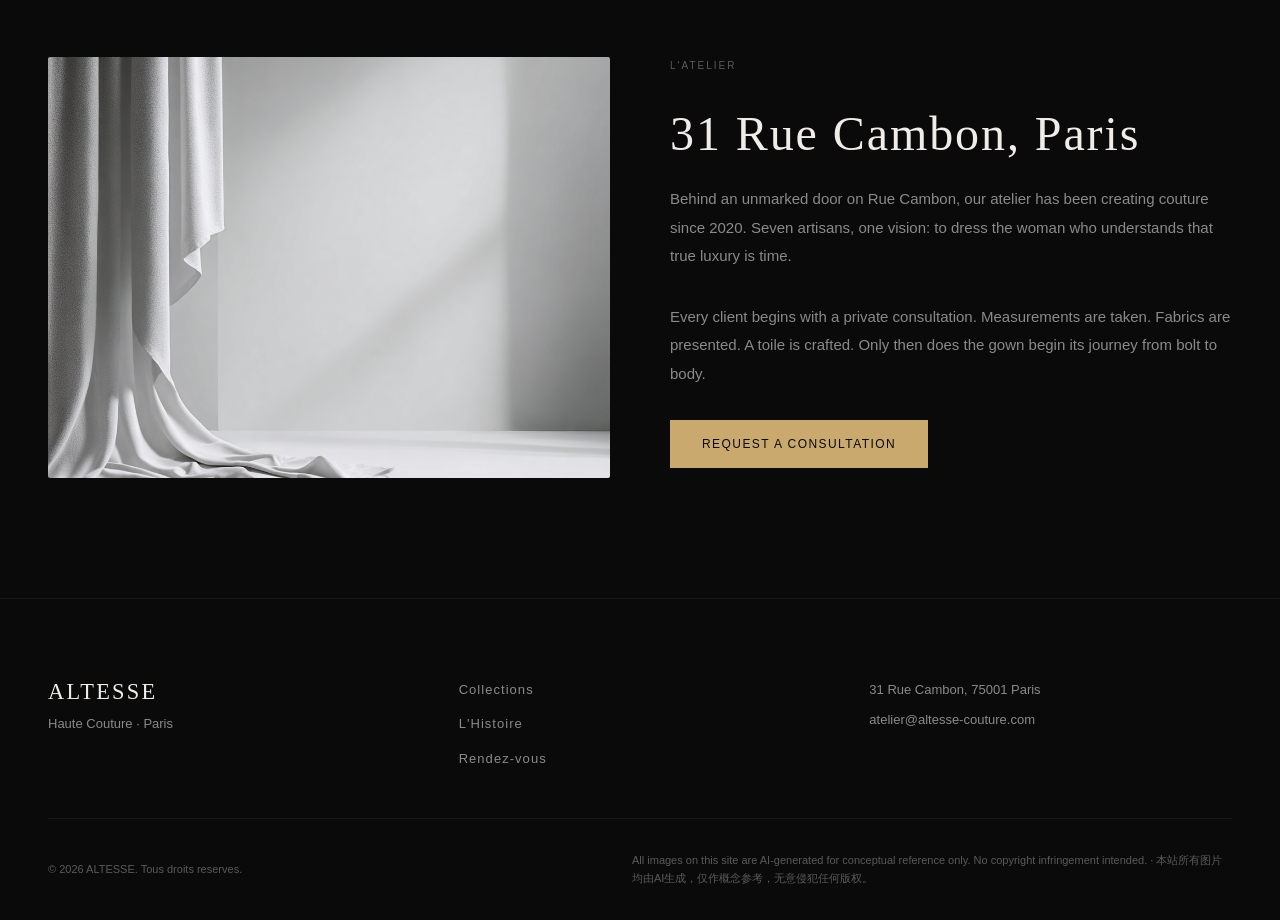
==== commit 870ad53d: "SEO + social: OG tags on all pages, Pinterest/Twitter share buttons" ====
--- a/index.html
+++ b/index.html
@@ -3,8 +3,26 @@
 <head>
   <meta charset="UTF-8">
   <meta name="viewport" content="width=device-width, initial-scale=1.0">
-  <title>ALTESSE — Haute Couture | Paris</title>
-  <link href="https://fonts.googleapis.com/css2?family=Cormorant+Garamond:ital,wght@0,300;0,400;0,500;0,600;0,700;1,300;1,400&family=Inter:wght@300;400;500&display=swap" rel="stylesheet">
+  <title>ALTESSE — Paris Haute Couture | Handcrafted Gowns &amp; Bridal</title>
+  <meta name="description" content="ALTESSE is an independent haute couture atelier in Paris. Handcrafted gowns, bridal couture, and bespoke dresses. Each piece requires 180-350 hours of handwork. Book a private consultation.">
+  <meta name="keywords" content="haute couture, Paris, bespoke gowns, bridal couture, handmade dress, luxury atelier, wedding dress, couture house, ALTESSE, 31 Rue Cambon">
+  <meta name="author" content="ALTESSE Atelier">
+  <meta name="robots" content="index, follow">
+  <link rel="canonical" href="https://altesse-two.vercel.app/">
+  <!-- Open Graph -->
+  <meta property="og:title" content="ALTESSE — Paris Haute Couture | Handcrafted Gowns &amp; Bridal">
+  <meta property="og:description" content="Each gown is a poem. Every stitch, a word. Handcrafted in our Parisian atelier on Rue Cambon.">
+  <meta property="og:image" content="https://altesse-two.vercel.app/images/hero-1.jpg">
+  <meta property="og:url" content="https://altesse-two.vercel.app/">
+  <meta property="og:type" content="website">
+  <meta property="og:site_name" content="ALTESSE Haute Couture">
+  <meta property="og:locale" content="en_US">
+  <!-- Twitter / Pinterest -->
+  <meta name="twitter:card" content="summary_large_image">
+  <meta name="twitter:title" content="ALTESSE — Paris Haute Couture">
+  <meta name="twitter:description" content="Handcrafted gowns. 180-350 hours each. 31 Rue Cambon, Paris.">
+  <meta name="twitter:image" content="https://altesse-two.vercel.app/images/hero-1.jpg">
+  <meta name="pinterest-rich-pin" content="true">
   <link rel="stylesheet" href="css/style.css">
 </head>
 <body>
--- a/css/style.css
+++ b/css/style.css
@@ -308,6 +308,20 @@
 .btn-primary { background: var(--surface); color: var(--text); padding: 12px 28px; }
 .btn-primary:hover { background: var(--accent); color: var(--bg); }
 .btn-outline { border: 1px solid var(--text-dim); color: var(--text-dim); }
+
+/* ── Share Buttons ── */
+.atelier-share {
+  display: flex; gap: 12px; margin-bottom: 24px; flex-wrap: wrap;
+}
+.btn-share-pinterest, .btn-share-twitter {
+  display: inline-block; padding: 10px 20px;
+  font-size: 12px; letter-spacing: 0.08em; text-transform: uppercase;
+  text-decoration: none; border-radius: 2px; transition: all 0.3s;
+}
+.btn-share-pinterest { background: #BD081C; color: #fff; }
+.btn-share-pinterest:hover { background: #8C0615; }
+.btn-share-twitter { background: #1DA1F2; color: #fff; }
+.btn-share-twitter:hover { background: #0D8BD9; }
 .btn-outline:hover { border-color: var(--text); color: var(--text); }
 
 /* ── Page Header ── */
